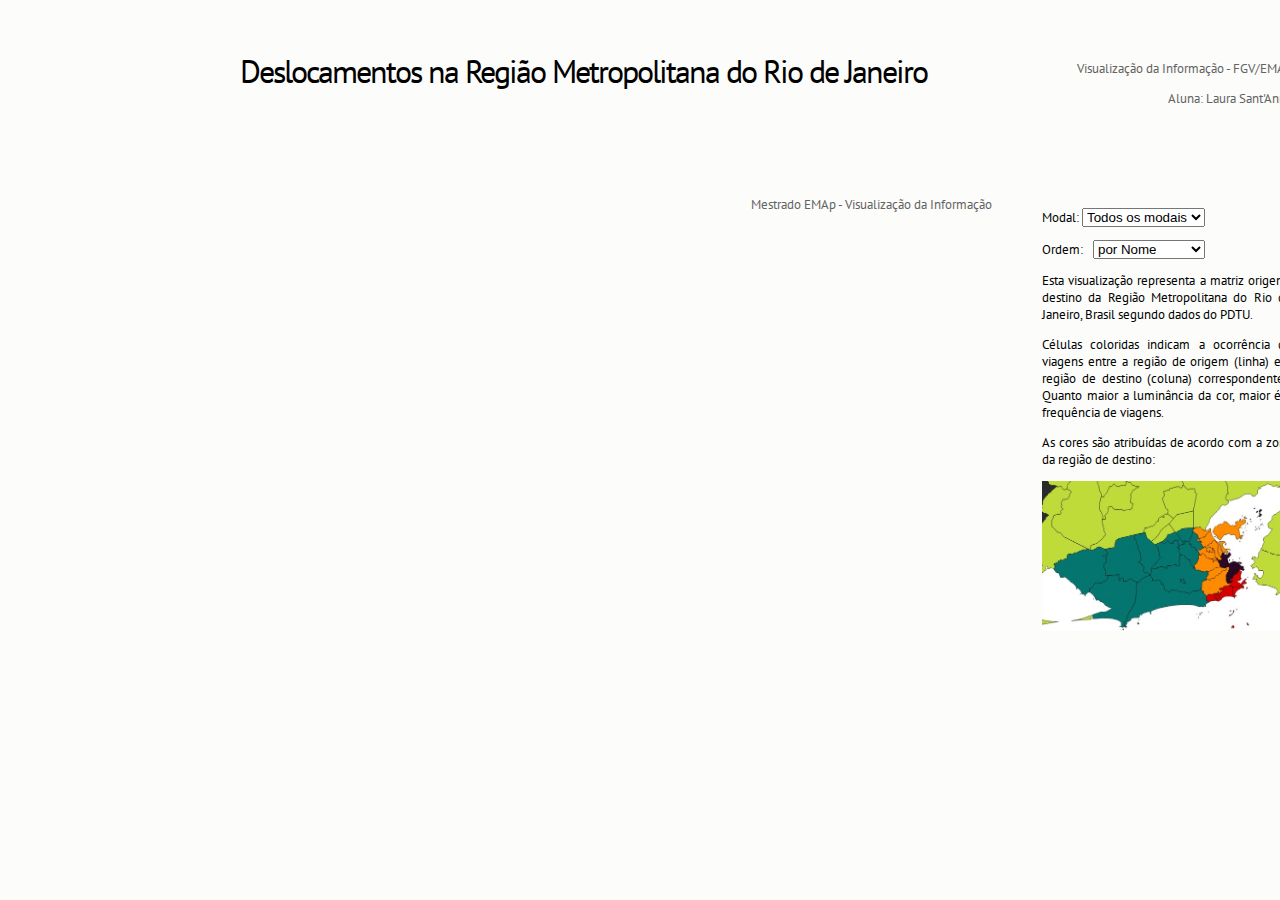
==== trabviz/heatmap.html @ 167dd671 "mouseover, aside" ====
<!DOCTYPE html>
<meta charset="utf-8">
<title>Heatmap - Deslocamentos na RMRJ</title>
<style>
@import url(style.css);

#tooltip {
    color: white;
    opacity: .9;
    background: #333;
    padding: 5px;
    border: 1px solid lightgrey;
    border-radius: 5px;
    position: absolute;
    z-index: 10;
    visibility: hidden;
    white-space: nowrap;
    pointer-events: none;
}

.background {
  fill: #eee;
}
line svg{
  stroke: #fff;
}
text.active {
  fill: crimson;
  font-size: 120%;
}
rect.highlight {
    fill: none;
    stroke: crimson;
    stroke-width: 1;
}

</style>
<div id="tooltip"></div>
<script type="text/javascript" src="https://d3js.org/d3.v3.min.js"></script>

  <header>
  <aside style="margin-top:10px; margin-right: -300px;"> Visualização da Informação - FGV/EMAp 
  <p> Aluna: Laura Sant'Anna </p>
  </aside>
  </header>

<h1 style="margin-top:50px; margin-right: 65px;">Deslocamentos na Região Metropolitana do Rio de Janeiro</h1>

<aside style="margin-top:100px; margin-right: -300px; width: 250px;">
    <p>Modal:
        <select id="selected_json">
            <option value='"total.json"'>Todos os modais</option>
            <option value='"bus.json"'>Onibus</option>
            <option value='"metro.json"'>Metrô</option>
            <option value='"trem.json"'>Trem</option>
            <option value='"auto.json"'>Automóveis</option>
            <option value='"barca.json"'>Barcas</option>

        </select>

    <i>      </i>

    <p>Ordem:&ensp;  
        <select id="order">
            <option value="name">por Nome</option>
            <option value="count">por Frequência</option>
            <option value="group">por Região</option>
        </select>



        <center>    
        <p align="justify">Esta visualização representa a matriz origem-destino da Região Metropolitana do Rio de Janeiro, Brasil segundo dados do PDTU. </p>

            <p align="justify">Células coloridas indicam a ocorrência de viagens entre a região de origem (linha) e a região de destino (coluna) correspondentes. Quanto maior a luminância da cor, maior é a frequência de viagens. </p>

                <p align="justify"> As cores são atribuídas de acordo com a zona da região de destino: </p>
                <p> <img src="legenda.jpg" alt="legenda" width="250" height="150"></p>
        </center>

</aside>

<d3_plot></d3_plot>

<section>
<script>

    function select_json(new_json) {

    var margin = {
            top: 120,
            right: 0,
            bottom: 10,
            left: 160
        },
        width = 800,
        height = 800;

    var x = d3.scale.ordinal().rangeBands([0, width]),
        z = d3.scale.linear().domain([0, 50]).clamp(true),
        //c = d3.scale.category10().domain(d3.range(7));
        c = d3.scale.ordinal()
            .domain(["Central", "Zona Sul", "Zona Norte", "Zona Oeste", "Regiao Metropolitana", "Fora Regiao Metropolitana"])
            .range(["#2E0927","#D90000" , "#FF8C00", "#04756F","#BEDB39", "#2A2C2B"]);



    var svg = d3.select("d3_plot").append("svg")
        .attr("width", width + margin.left + margin.right)
        .attr("height", height + margin.top + margin.bottom)
        .style("margin-left", "0px")
        .append("g")
        .attr("transform", "translate(" + margin.left + "," + margin.top + ")")  

        // Based on the user-selected input text above, make the appropriate api call and retrieve the json 
        d3.json(new_json, function(miserables) {

            console.log(new_json)

            var matrix = [],
                nodes = miserables.nodes,
                n = nodes.length;

            // Compute index per node.
            nodes.forEach(function(node, i) {
                node.index = i;
                node.count = 0;
                matrix[i] = d3.range(n).map(function(j) {
                    return {
                        x: j,
                        y: i,
                        z: 0
                    };
                });
            });

            // Convert links to matrix; count character occurrences.
            miserables.links.forEach(function(link) {
                matrix[link.source][link.target].z += link.value;
                //matrix[link.target][link.source].z += link.value;
                //matrix[link.source][link.source].z += link.value;
                //matrix[link.target][link.target].z += link.value;
                nodes[link.source].count += link.value;
                nodes[link.target].count += link.value;
            });

            // Precompute the orders.
            var orders = {
                name: d3.range(n).sort(function(a, b) {
                    return d3.ascending(nodes[a].name, nodes[b].name);
                }),
                count: d3.range(n).sort(function(a, b) {
                    return nodes[b].count - nodes[a].count;
                }),
                group: d3.range(n).sort(function(a, b) {
                    return nodes[b].group - nodes[a].group;
                })
            };

            // The default sort order.
            x.domain(orders.name);

            svg.append("rect")
                .attr("class", "background")
                .attr("width", width)
                .attr("height", height);

            var row = svg.selectAll(".row")
                .data(matrix)
                .enter().append("g")
                .attr("class", "row")
                .attr("transform", function(d, i) {
                    return "translate(0," + x(i) + ")";
                })
                .each(row);

            row.append("line")
                .attr("x2", width);

            row.append("text")
                .attr("x", -6)
                .attr("y", x.rangeBand() / 2)
                .attr("dy", ".32em")
                .attr("text-anchor", "end")
                .text(function(d, i) {
                    return nodes[i].name;
                });

            var column = svg.selectAll(".column")
                .data(matrix)
                .enter().append("g")
                .attr("class", "column")
                .attr("transform", function(d, i) {
                    return "translate(" + x(i) + ")rotate(-90)";
                });

            column.append("line")
                .attr("x1", -width);

            column.append("text")
                .attr("x", 6)
                .attr("y", x.rangeBand() / 2)
                .attr("dy", ".32em")
                .attr("text-anchor", "start")
                .text(function(d, i) {
                    return nodes[i].name;
                });

            function row(row) {
                var cell = d3.select(this).selectAll(".cell")
                    .data(row.filter(function(d) {
                        return d.z;
                    }))
                    .enter().append("rect")
                    .attr("class", "cell")
                    .attr("x", function(d) {
                        return x(d.x);
                    })
                    .attr("width", x.rangeBand())
                    .attr("height", x.rangeBand())
                    .style("fill-opacity", function(d) {
                        return z(d.z);
                    })
                    .style("fill", function(d) {
                        return c(nodes[d.x].group);
                    })
                    .on("mouseover", mouseover)
                    .on("mouseout", mouseout);
            }

            function mouseover(d, p) {
                var p = d;
                d3.selectAll(".row text").classed("active", function(d, i) {
                    return i == p.y;
                });
                d3.selectAll(".column text").classed("active", function(d, i) {
                    return i == p.x;
                });
                d3.select("#tooltip")
                    .style("visibility", "visible")
                    //.html(chordTip(rdr(d)))
                    .text(nodes[d.y].name + " → " + nodes[d.x].name + " : " + d.z)
                    .style("font-size", "12px")
                    .style("top", function () { return (d3.event.pageY - 100)+"px"})
                    .style("left", function () { return (d3.event.pageX - 100)+"px"});


            }

            function mouseout() {
                d3.select("#tooltip").style("visibility", "hidden");
                d3.selectAll("text").classed("active", false);
            }

            d3.select("#order").on("change", function() {
                clearTimeout(timeout);
                order(this.value);
            });

            function order(value) {
                x.domain(orders[value]);

                var t = svg.transition().duration(2500);

                t.selectAll(".row")
                    .delay(function(d, i) {
                        return x(i) * 4;
                    })
                    .attr("transform", function(d, i) {
                        return "translate(0," + x(i) + ")";
                    })
                    .selectAll(".cell")
                    .delay(function(d) {
                        return x(d.x) * 4;
                    })
                    .attr("x", function(d) {
                        return x(d.x);
                    });

                t.selectAll(".column")
                    .delay(function(d, i) {
                        return x(i) * 4;
                    })
                    .attr("transform", function(d, i) {
                        return "translate(" + x(i) + ")rotate(-90)";
                    });
            }

            var timeout = setTimeout(function() {
                order("group");
                d3.select("#order").property("selectedIndex", 2).node().focus();
            }, 5000);
        });


    }


    // set initial json selection
    select_json("total.json");

    // handle on click event
    d3.select('#selected_json').on('change', function() {

            // erase old image
            d3.select("svg").remove(); 

            var new_json = eval(d3.select(this).property('value'));
            select_json(new_json);
        });
</script>

</section>

<footer>
  <aside>Mestrado EMAp - Visualização da Informação</aside>
</footer>
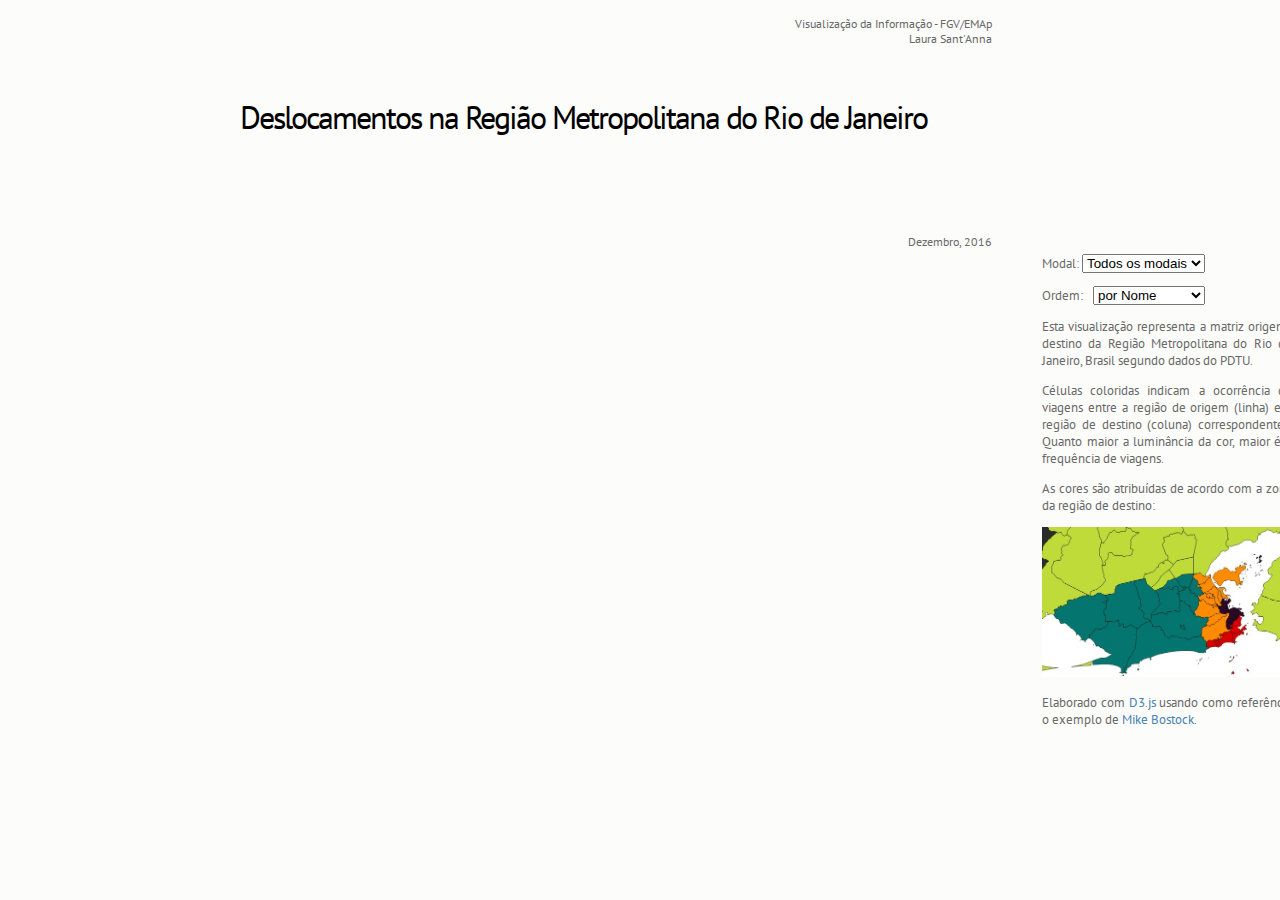
==== commit 33a81464: "arquivos chord e heatmap finais" ====
--- a/trabviz/heatmap.html
+++ b/trabviz/heatmap.html
@@ -39,15 +39,12 @@
 <div id="tooltip"></div>
 <script type="text/javascript" src="https://d3js.org/d3.v3.min.js"></script>
 
-  <header>
-  <aside style="margin-top:10px; margin-right: -300px;"> Visualização da Informação - FGV/EMAp 
-  <p> Aluna: Laura Sant'Anna </p>
-  </aside>
-  </header>
+  <header align="right" style=" margin-left: 60px;  font-size:12px; color:DimGray"> Visualização da Informação - FGV/EMAp</header>
+  <header align="right" style="margin-left: 60px;  font-size:12px; color:DimGray"> Laura Sant'Anna</header>
 
 <h1 style="margin-top:50px; margin-right: 65px;">Deslocamentos na Região Metropolitana do Rio de Janeiro</h1>
 
-<aside style="margin-top:100px; margin-right: -300px; width: 250px;">
+<aside style="margin-top:100px; margin-right: -300px; width: 250px; color:DimGray">
     <p>Modal:
         <select id="selected_json">
             <option value='"total.json"'>Todos os modais</option>
@@ -73,10 +70,12 @@
         <center>    
         <p align="justify">Esta visualização representa a matriz origem-destino da Região Metropolitana do Rio de Janeiro, Brasil segundo dados do PDTU. </p>
 
-            <p align="justify">Células coloridas indicam a ocorrência de viagens entre a região de origem (linha) e a região de destino (coluna) correspondentes. Quanto maior a luminância da cor, maior é a frequência de viagens. </p>
-
-                <p align="justify"> As cores são atribuídas de acordo com a zona da região de destino: </p>
-                <p> <img src="legenda.jpg" alt="legenda" width="250" height="150"></p>
+        <p align="justify">Células coloridas indicam a ocorrência de viagens entre a região de origem (linha) e a região de destino (coluna) correspondentes. Quanto maior a luminância da cor, maior é a frequência de viagens. </p>
+
+        <p align="justify"> As cores são atribuídas de acordo com a zona da região de destino: </p>
+        <p> <img src="legenda.jpg" alt="legenda" width="250" height="150"></p>
+        
+        <p align="justify">Elaborado com <a href="http://d3js.org/">D3.js</a> usando como referência o exemplo de <a href="https://bost.ocks.org/mike/miserables/">Mike Bostock</a>. </aside>
         </center>
 
 </aside>
@@ -313,6 +312,4 @@
 
 </section>
 
-<footer>
-  <aside>Mestrado EMAp - Visualização da Informação</aside>
-</footer>
+<footer align="right" style="margin-left: 100px;  font-size:12px; color:DimGray">Dezembro, 2016</footer>
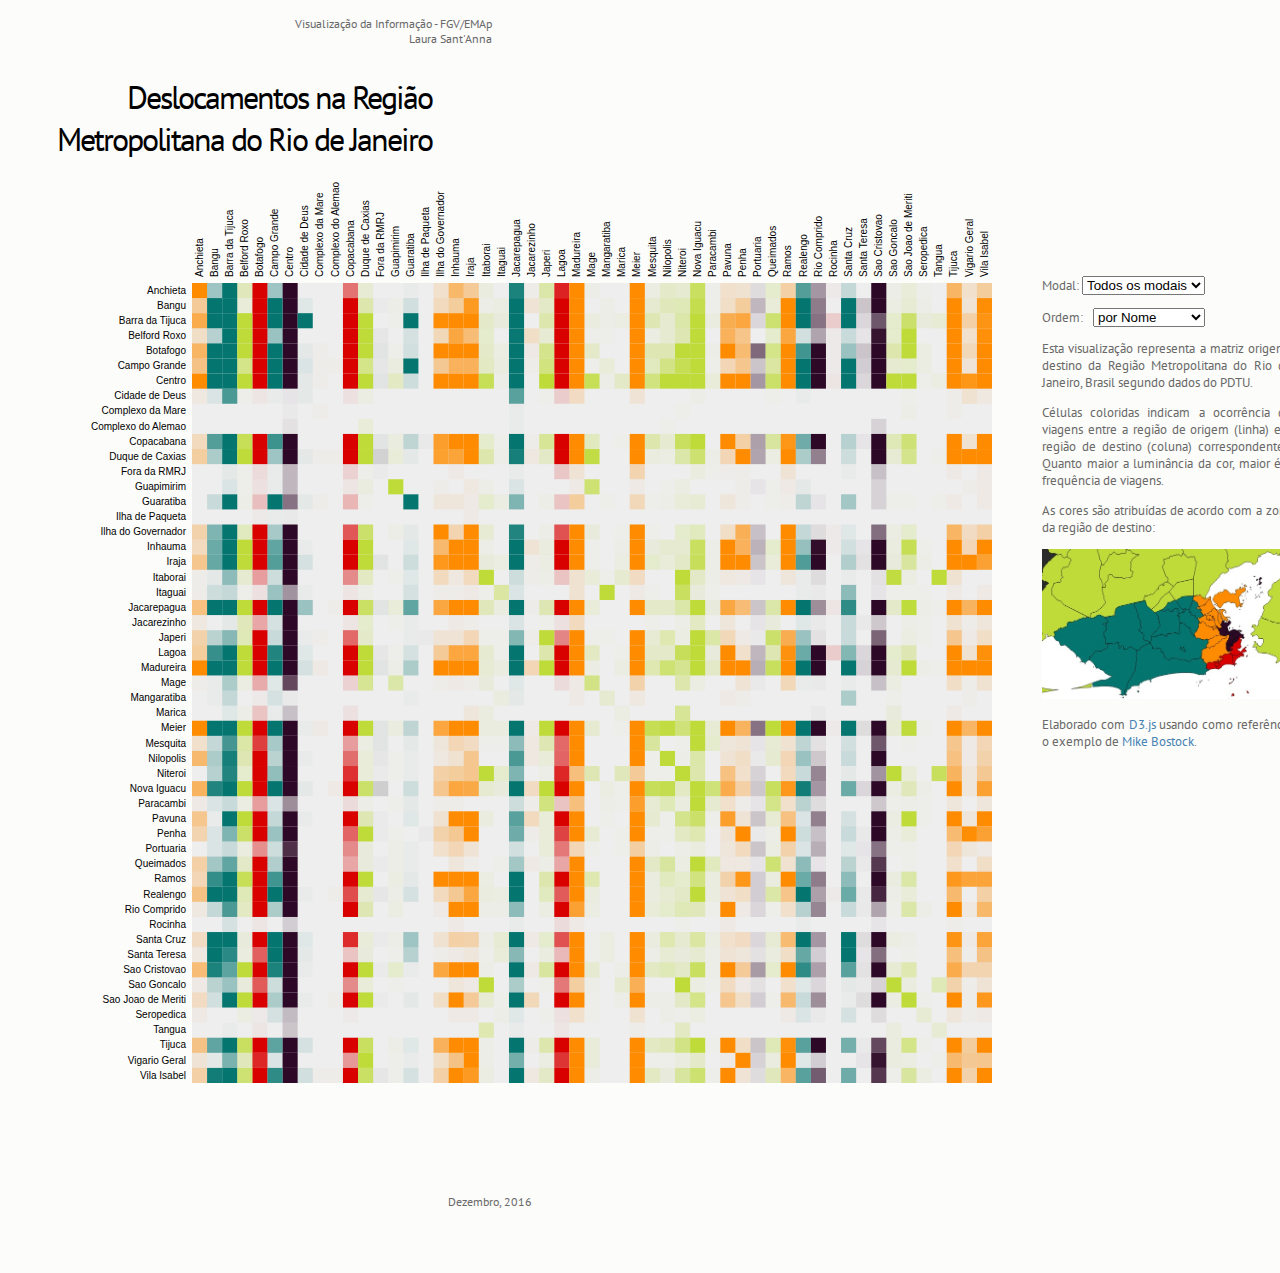
==== commit 78bf48b6: "ajustes" ====
--- a/trabviz/heatmap.html
+++ b/trabviz/heatmap.html
@@ -37,12 +37,12 @@
 
 </style>
 <div id="tooltip"></div>
-<script type="text/javascript" src="https://d3js.org/d3.v3.min.js"></script>
+<script src="lib/d3.js"></script>
 
   <header align="right" style=" margin-left: 60px;  font-size:12px; color:DimGray"> Visualização da Informação - FGV/EMAp</header>
   <header align="right" style="margin-left: 60px;  font-size:12px; color:DimGray"> Laura Sant'Anna</header>
 
-<h1 style="margin-top:50px; margin-right: 65px;">Deslocamentos na Região Metropolitana do Rio de Janeiro</h1>
+<h1 style="margin-top:30px; margin-right: 65px;">Deslocamentos na Região Metropolitana do Rio de Janeiro</h1>
 
 <aside style="margin-top:100px; margin-right: -300px; width: 250px; color:DimGray">
     <p>Modal:
@@ -112,7 +112,7 @@
         .append("g")
         .attr("transform", "translate(" + margin.left + "," + margin.top + ")")  
 
-        // Based on the user-selected input text above, make the appropriate api call and retrieve the json 
+        // baseado na seleção de modal, chama a base de dados
         d3.json(new_json, function(miserables) {
 
             console.log(new_json)
@@ -121,7 +121,7 @@
                 nodes = miserables.nodes,
                 n = nodes.length;
 
-            // Compute index per node.
+            // índices por node
             nodes.forEach(function(node, i) {
                 node.index = i;
                 node.count = 0;
@@ -134,17 +134,14 @@
                 });
             });
 
-            // Convert links to matrix; count character occurrences.
+            // converte os links em matriz e conta a ocorrência das viagens
             miserables.links.forEach(function(link) {
                 matrix[link.source][link.target].z += link.value;
-                //matrix[link.target][link.source].z += link.value;
-                //matrix[link.source][link.source].z += link.value;
-                //matrix[link.target][link.target].z += link.value;
                 nodes[link.source].count += link.value;
                 nodes[link.target].count += link.value;
             });
 
-            // Precompute the orders.
+            // funções para ordenamento escolhido
             var orders = {
                 name: d3.range(n).sort(function(a, b) {
                     return d3.ascending(nodes[a].name, nodes[b].name);
@@ -157,7 +154,7 @@
                 })
             };
 
-            // The default sort order.
+            // Tordem default: alfabética
             x.domain(orders.name);
 
             svg.append("rect")
@@ -238,7 +235,6 @@
                 });
                 d3.select("#tooltip")
                     .style("visibility", "visible")
-                    //.html(chordTip(rdr(d)))
                     .text(nodes[d.y].name + " → " + nodes[d.x].name + " : " + d.z)
                     .style("font-size", "12px")
                     .style("top", function () { return (d3.event.pageY - 100)+"px"})
@@ -296,13 +292,13 @@
     }
 
 
-    // set initial json selection
+    // determina base de dados inicial
     select_json("total.json");
 
-    // handle on click event
+    // o que acontece quando clica pra mudar
     d3.select('#selected_json').on('change', function() {
 
-            // erase old image
+            // apaga matriz antiga
             d3.select("svg").remove(); 
 
             var new_json = eval(d3.select(this).property('value'));
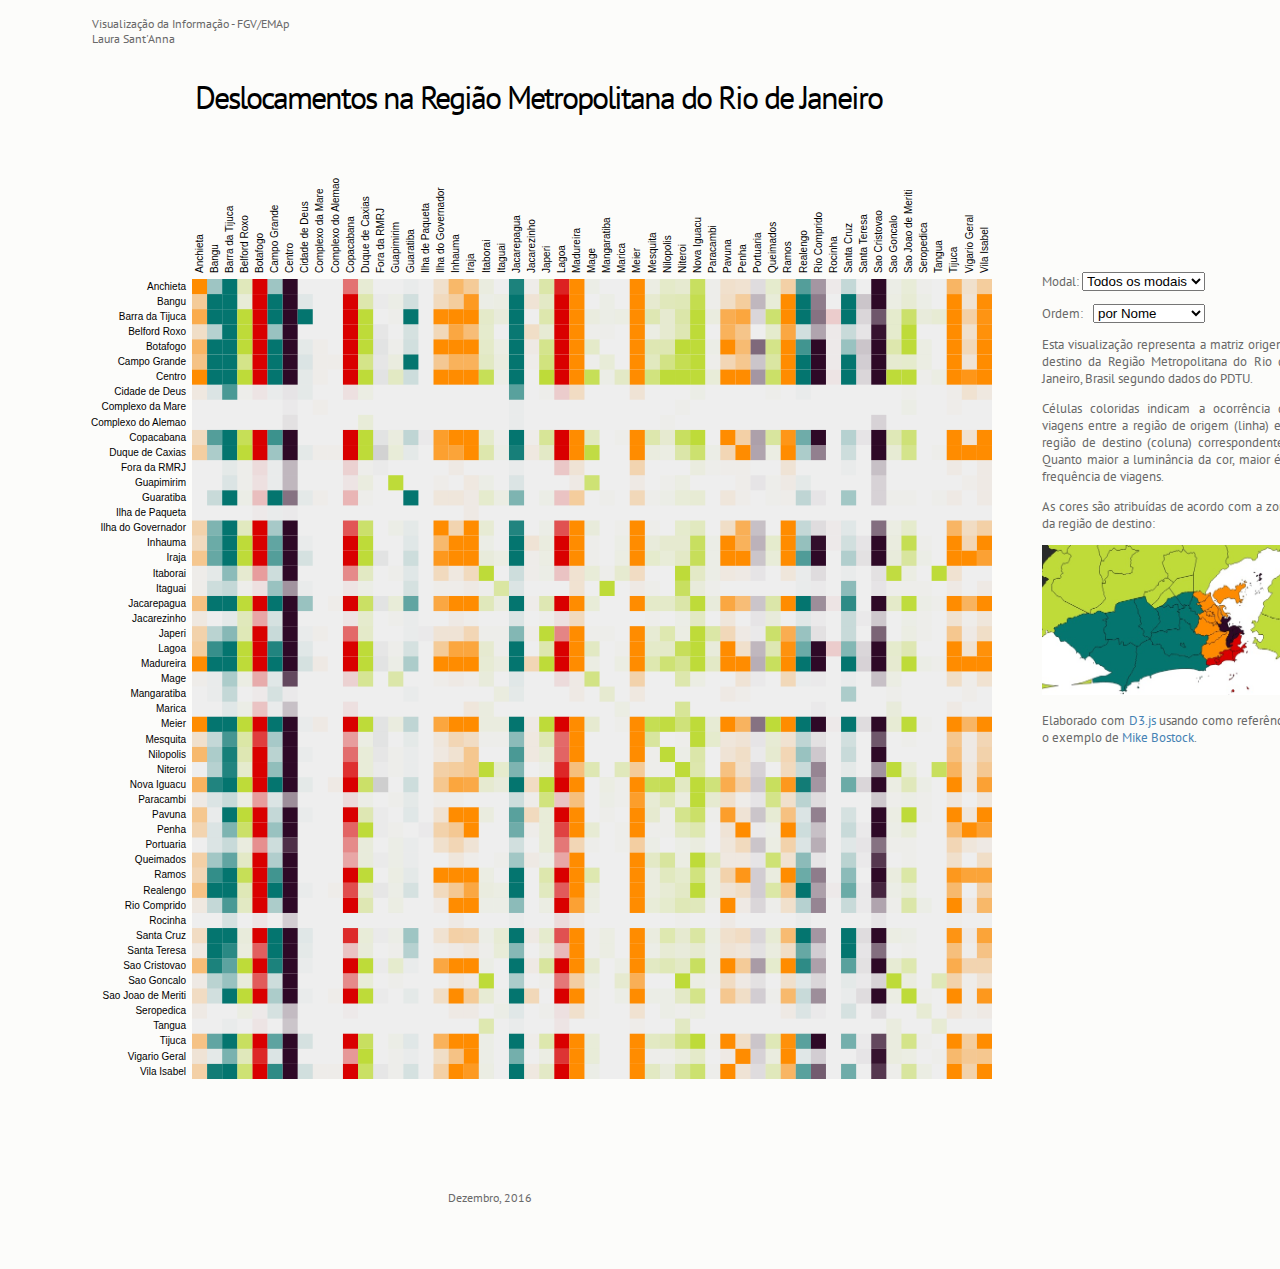
==== commit 67dd1e93: "no message" ====
--- a/trabviz/heatmap.html
+++ b/trabviz/heatmap.html
@@ -39,10 +39,10 @@
 <div id="tooltip"></div>
 <script src="lib/d3.js"></script>
 
-  <header align="right" style=" margin-left: 60px;  font-size:12px; color:DimGray"> Visualização da Informação - FGV/EMAp</header>
-  <header align="right" style="margin-left: 60px;  font-size:12px; color:DimGray"> Laura Sant'Anna</header>
-
-<h1 style="margin-top:30px; margin-right: 65px;">Deslocamentos na Região Metropolitana do Rio de Janeiro</h1>
+  <header style=" margin-left: 60px;  font-size:12px; color:DimGray"> Visualização da Informação - FGV/EMAp</header>
+  <header style="margin-left: 60px;  font-size:12px; color:DimGray"> Laura Sant'Anna</header>
+
+<h1 style="margin-top:30px; margin-right: -100px; width: 850px; height: 80px"> Deslocamentos na Região Metropolitana do Rio de Janeiro</h1>
 
 <aside style="margin-top:100px; margin-right: -300px; width: 250px; color:DimGray">
     <p>Modal:
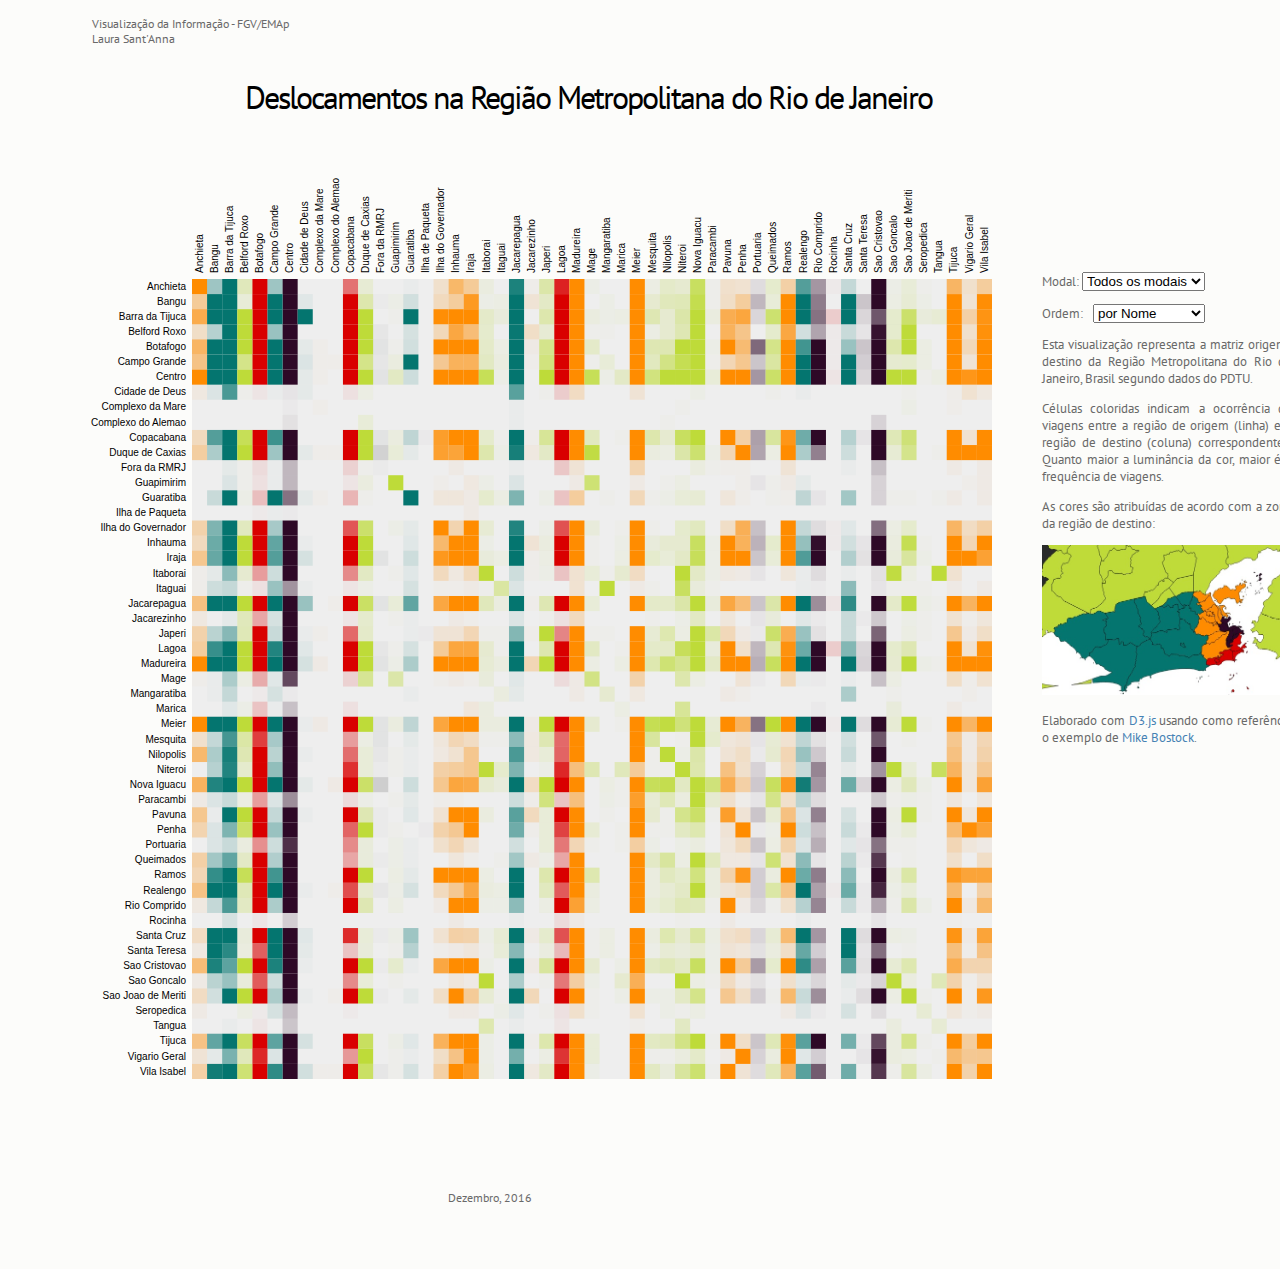
==== commit c4854d5f: "no message" ====
--- a/trabviz/heatmap.html
+++ b/trabviz/heatmap.html
@@ -42,7 +42,7 @@
   <header style=" margin-left: 60px;  font-size:12px; color:DimGray"> Visualização da Informação - FGV/EMAp</header>
   <header style="margin-left: 60px;  font-size:12px; color:DimGray"> Laura Sant'Anna</header>
 
-<h1 style="margin-top:30px; margin-right: -100px; width: 850px; height: 80px"> Deslocamentos na Região Metropolitana do Rio de Janeiro</h1>
+<h1 style="margin-top:30px; margin-right: -200px; width: 900px; height: 80px"> Deslocamentos na Região Metropolitana do Rio de Janeiro</h1>
 
 <aside style="margin-top:100px; margin-right: -300px; width: 250px; color:DimGray">
     <p>Modal:
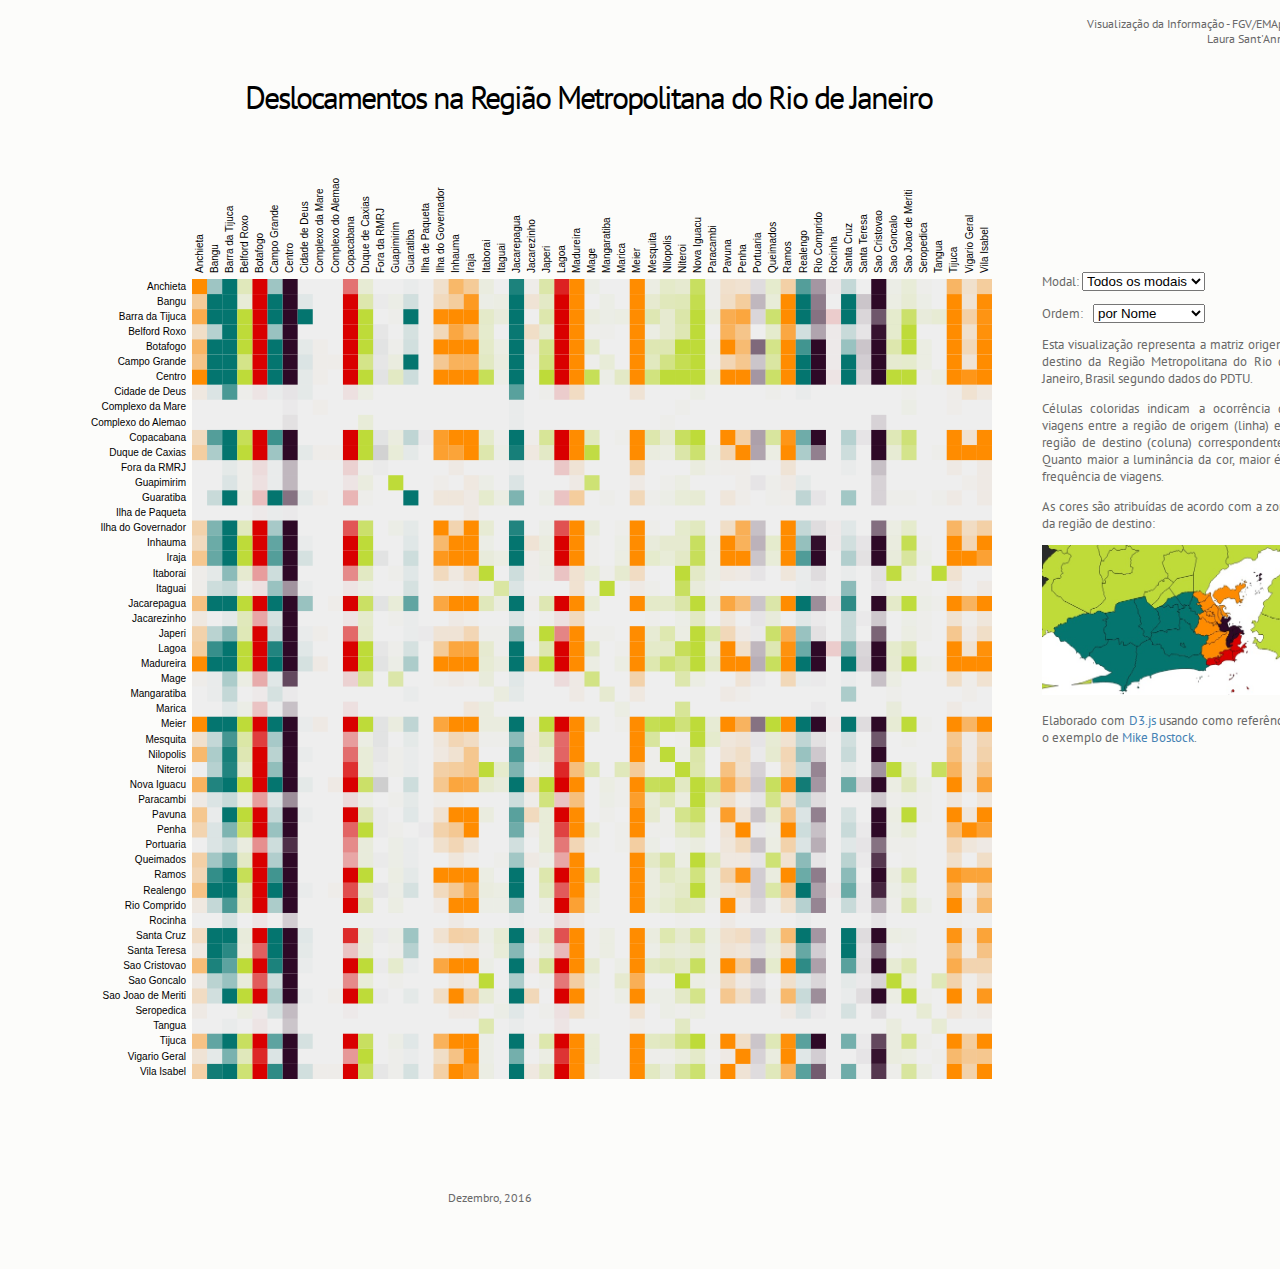
==== commit 6aa58893: "no message" ====
--- a/trabviz/heatmap.html
+++ b/trabviz/heatmap.html
@@ -1,11 +1,13 @@
 
 <!DOCTYPE html>
-<meta charset="utf-8">
-<title>Heatmap - Deslocamentos na RMRJ</title>
-<style>
-@import url(style.css);
-
-#tooltip {
+<html>
+    <head>
+    <meta charset="utf-8">
+    <title>Heatmap - Deslocamentos na RMRJ</title>
+    <style>
+    @import url(style.css);
+
+    #tooltip {
     color: white;
     opacity: .9;
     background: #333;
@@ -17,30 +19,33 @@
     visibility: hidden;
     white-space: nowrap;
     pointer-events: none;
-}
-
-.background {
-  fill: #eee;
-}
-line svg{
-  stroke: #fff;
-}
-text.active {
-  fill: crimson;
-  font-size: 120%;
-}
-rect.highlight {
-    fill: none;
-    stroke: crimson;
-    stroke-width: 1;
-}
-
-</style>
-<div id="tooltip"></div>
-<script src="lib/d3.js"></script>
-
-  <header style=" margin-left: 60px;  font-size:12px; color:DimGray"> Visualização da Informação - FGV/EMAp</header>
-  <header style="margin-left: 60px;  font-size:12px; color:DimGray"> Laura Sant'Anna</header>
+    }
+
+    .background {
+      fill: #eee;
+    }
+    line svg{
+      stroke: #fff;
+    }
+    text.active {
+      fill: crimson;
+      font-size: 120%;
+    }
+    rect.highlight {
+        fill: none;
+        stroke: crimson;
+        stroke-width: 1;
+    }
+
+    </style>
+
+    <div id="tooltip"></div>
+    <script src="lib/d3.js"></script>
+
+    </head>
+
+  <header style=" margin-left: 1055px;  font-size:12px; color:DimGray"> Visualização da Informação - FGV/EMAp</header>
+  <header style="margin-left: 1175px;  font-size:12px; color:DimGray"> Laura Sant'Anna</header>
 
 <h1 style="margin-top:30px; margin-right: -200px; width: 900px; height: 80px"> Deslocamentos na Região Metropolitana do Rio de Janeiro</h1>
 
@@ -309,3 +314,4 @@
 </section>
 
 <footer align="right" style="margin-left: 100px;  font-size:12px; color:DimGray">Dezembro, 2016</footer>
+</html>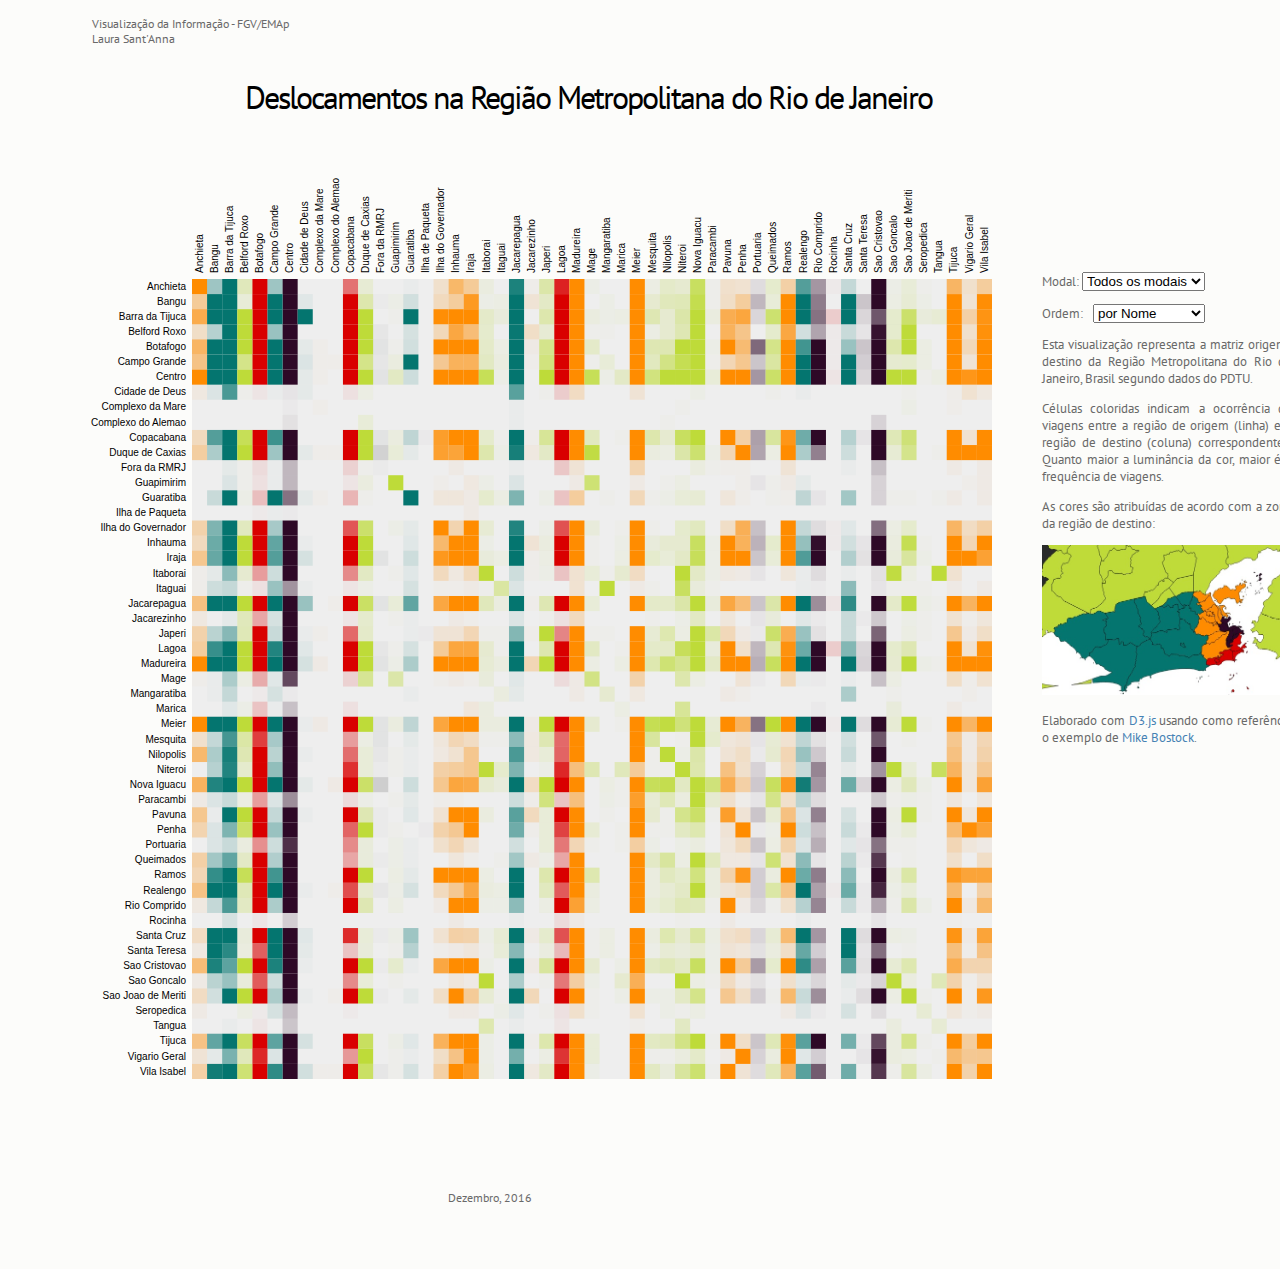
==== commit 949c1592: "Revert "no message"" ====
--- a/trabviz/heatmap.html
+++ b/trabviz/heatmap.html
@@ -1,13 +1,11 @@
 
 <!DOCTYPE html>
-<html>
-    <head>
-    <meta charset="utf-8">
-    <title>Heatmap - Deslocamentos na RMRJ</title>
-    <style>
-    @import url(style.css);
-
-    #tooltip {
+<meta charset="utf-8">
+<title>Heatmap - Deslocamentos na RMRJ</title>
+<style>
+@import url(style.css);
+
+#tooltip {
     color: white;
     opacity: .9;
     background: #333;
@@ -19,33 +17,30 @@
     visibility: hidden;
     white-space: nowrap;
     pointer-events: none;
-    }
-
-    .background {
-      fill: #eee;
-    }
-    line svg{
-      stroke: #fff;
-    }
-    text.active {
-      fill: crimson;
-      font-size: 120%;
-    }
-    rect.highlight {
-        fill: none;
-        stroke: crimson;
-        stroke-width: 1;
-    }
-
-    </style>
-
-    <div id="tooltip"></div>
-    <script src="lib/d3.js"></script>
-
-    </head>
-
-  <header style=" margin-left: 1055px;  font-size:12px; color:DimGray"> Visualização da Informação - FGV/EMAp</header>
-  <header style="margin-left: 1175px;  font-size:12px; color:DimGray"> Laura Sant'Anna</header>
+}
+
+.background {
+  fill: #eee;
+}
+line svg{
+  stroke: #fff;
+}
+text.active {
+  fill: crimson;
+  font-size: 120%;
+}
+rect.highlight {
+    fill: none;
+    stroke: crimson;
+    stroke-width: 1;
+}
+
+</style>
+<div id="tooltip"></div>
+<script src="lib/d3.js"></script>
+
+  <header style=" margin-left: 60px;  font-size:12px; color:DimGray"> Visualização da Informação - FGV/EMAp</header>
+  <header style="margin-left: 60px;  font-size:12px; color:DimGray"> Laura Sant'Anna</header>
 
 <h1 style="margin-top:30px; margin-right: -200px; width: 900px; height: 80px"> Deslocamentos na Região Metropolitana do Rio de Janeiro</h1>
 
@@ -314,4 +309,3 @@
 </section>
 
 <footer align="right" style="margin-left: 100px;  font-size:12px; color:DimGray">Dezembro, 2016</footer>
-</html>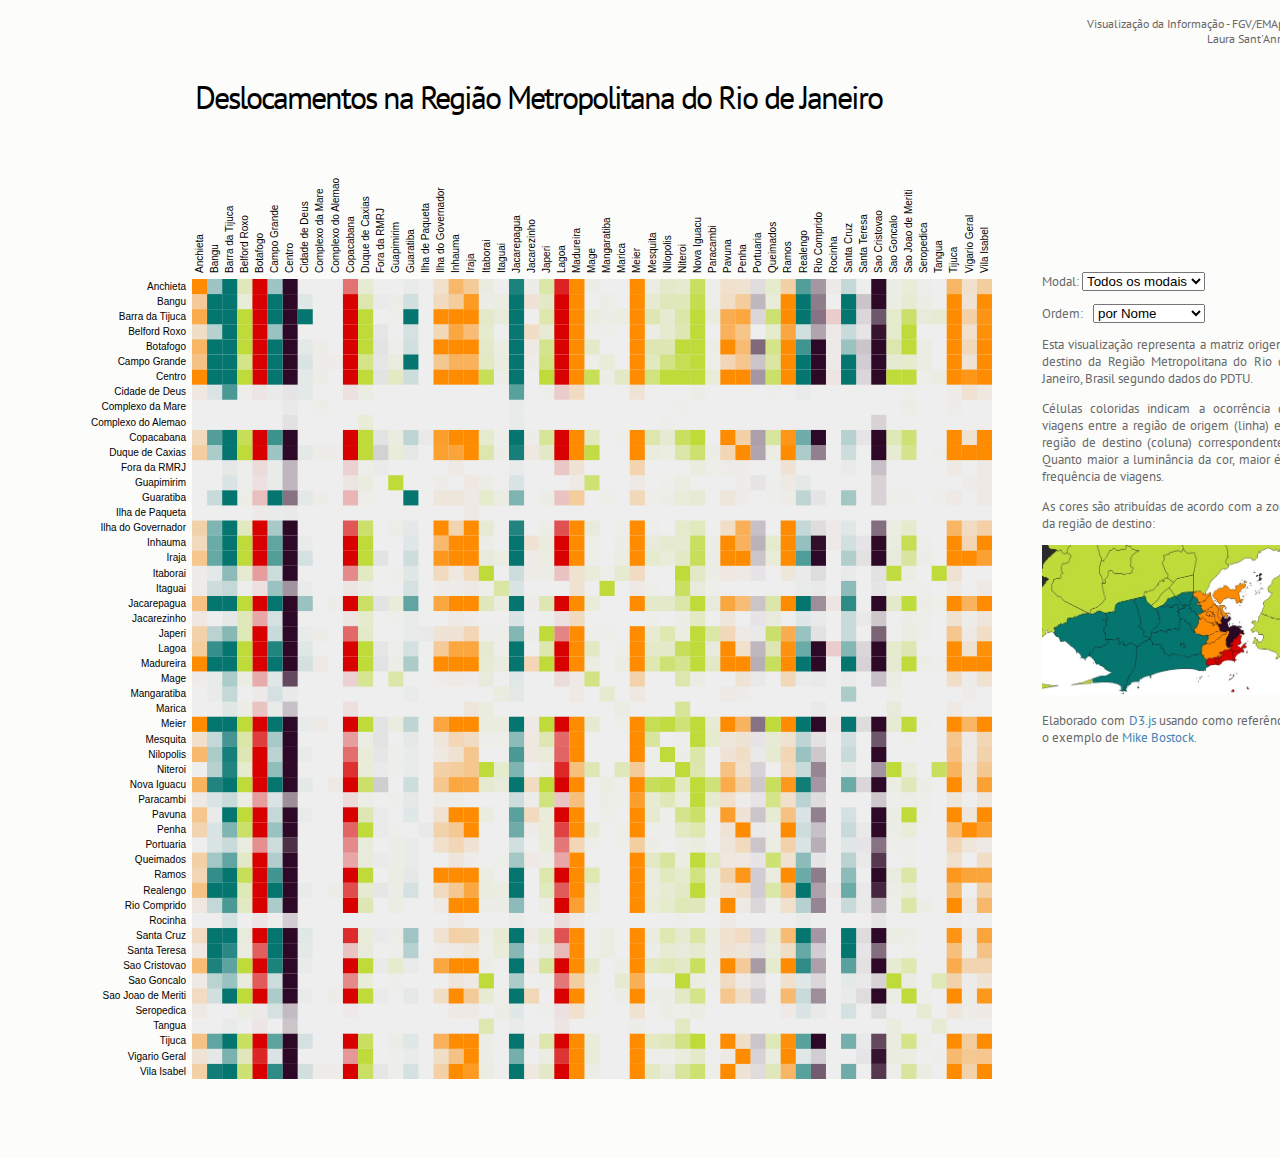
==== commit 53c7dfbc: "versao final" ====
--- a/trabviz/heatmap.html
+++ b/trabviz/heatmap.html
@@ -1,11 +1,13 @@
 
 <!DOCTYPE html>
-<meta charset="utf-8">
-<title>Heatmap - Deslocamentos na RMRJ</title>
-<style>
-@import url(style.css);
-
-#tooltip {
+<html>
+    <head>
+    <meta charset="utf-8">
+    <title>Heatmap - Deslocamentos na RMRJ</title>
+    <style>
+    @import url(style.css);
+
+    #tooltip {
     color: white;
     opacity: .9;
     background: #333;
@@ -17,32 +19,35 @@
     visibility: hidden;
     white-space: nowrap;
     pointer-events: none;
-}
-
-.background {
-  fill: #eee;
-}
-line svg{
-  stroke: #fff;
-}
-text.active {
-  fill: crimson;
-  font-size: 120%;
-}
-rect.highlight {
-    fill: none;
-    stroke: crimson;
-    stroke-width: 1;
-}
-
-</style>
-<div id="tooltip"></div>
-<script src="lib/d3.js"></script>
-
-  <header style=" margin-left: 60px;  font-size:12px; color:DimGray"> Visualização da Informação - FGV/EMAp</header>
-  <header style="margin-left: 60px;  font-size:12px; color:DimGray"> Laura Sant'Anna</header>
-
-<h1 style="margin-top:30px; margin-right: -200px; width: 900px; height: 80px"> Deslocamentos na Região Metropolitana do Rio de Janeiro</h1>
+    }
+
+    .background {
+      fill: #eee;
+    }
+    line svg{
+      stroke: #fff;
+    }
+    text.active {
+      fill: crimson;
+      font-size: 120%;
+    }
+    rect.highlight {
+        fill: none;
+        stroke: crimson;
+        stroke-width: 1;
+    }
+
+    </style>
+
+    <div id="tooltip"></div>
+    <script src="lib/d3.js"></script>
+
+    </head>
+
+  <header style=" margin-left: 1055px;  font-size:12px; color:DimGray"> Visualização da Informação - FGV/EMAp</header>
+  <header style="margin-left: 1175px;  font-size:12px; color:DimGray"> Laura Sant'Anna</header>
+
+<h1 style="margin-top:30px; margin-right: -100px; width: 850px; height: 80px"> Deslocamentos na Região Metropolitana do Rio de Janeiro</h1>
 
 <aside style="margin-top:100px; margin-right: -300px; width: 250px; color:DimGray">
     <p>Modal:
@@ -308,4 +313,4 @@
 
 </section>
 
-<footer align="right" style="margin-left: 100px;  font-size:12px; color:DimGray">Dezembro, 2016</footer>
+</html>